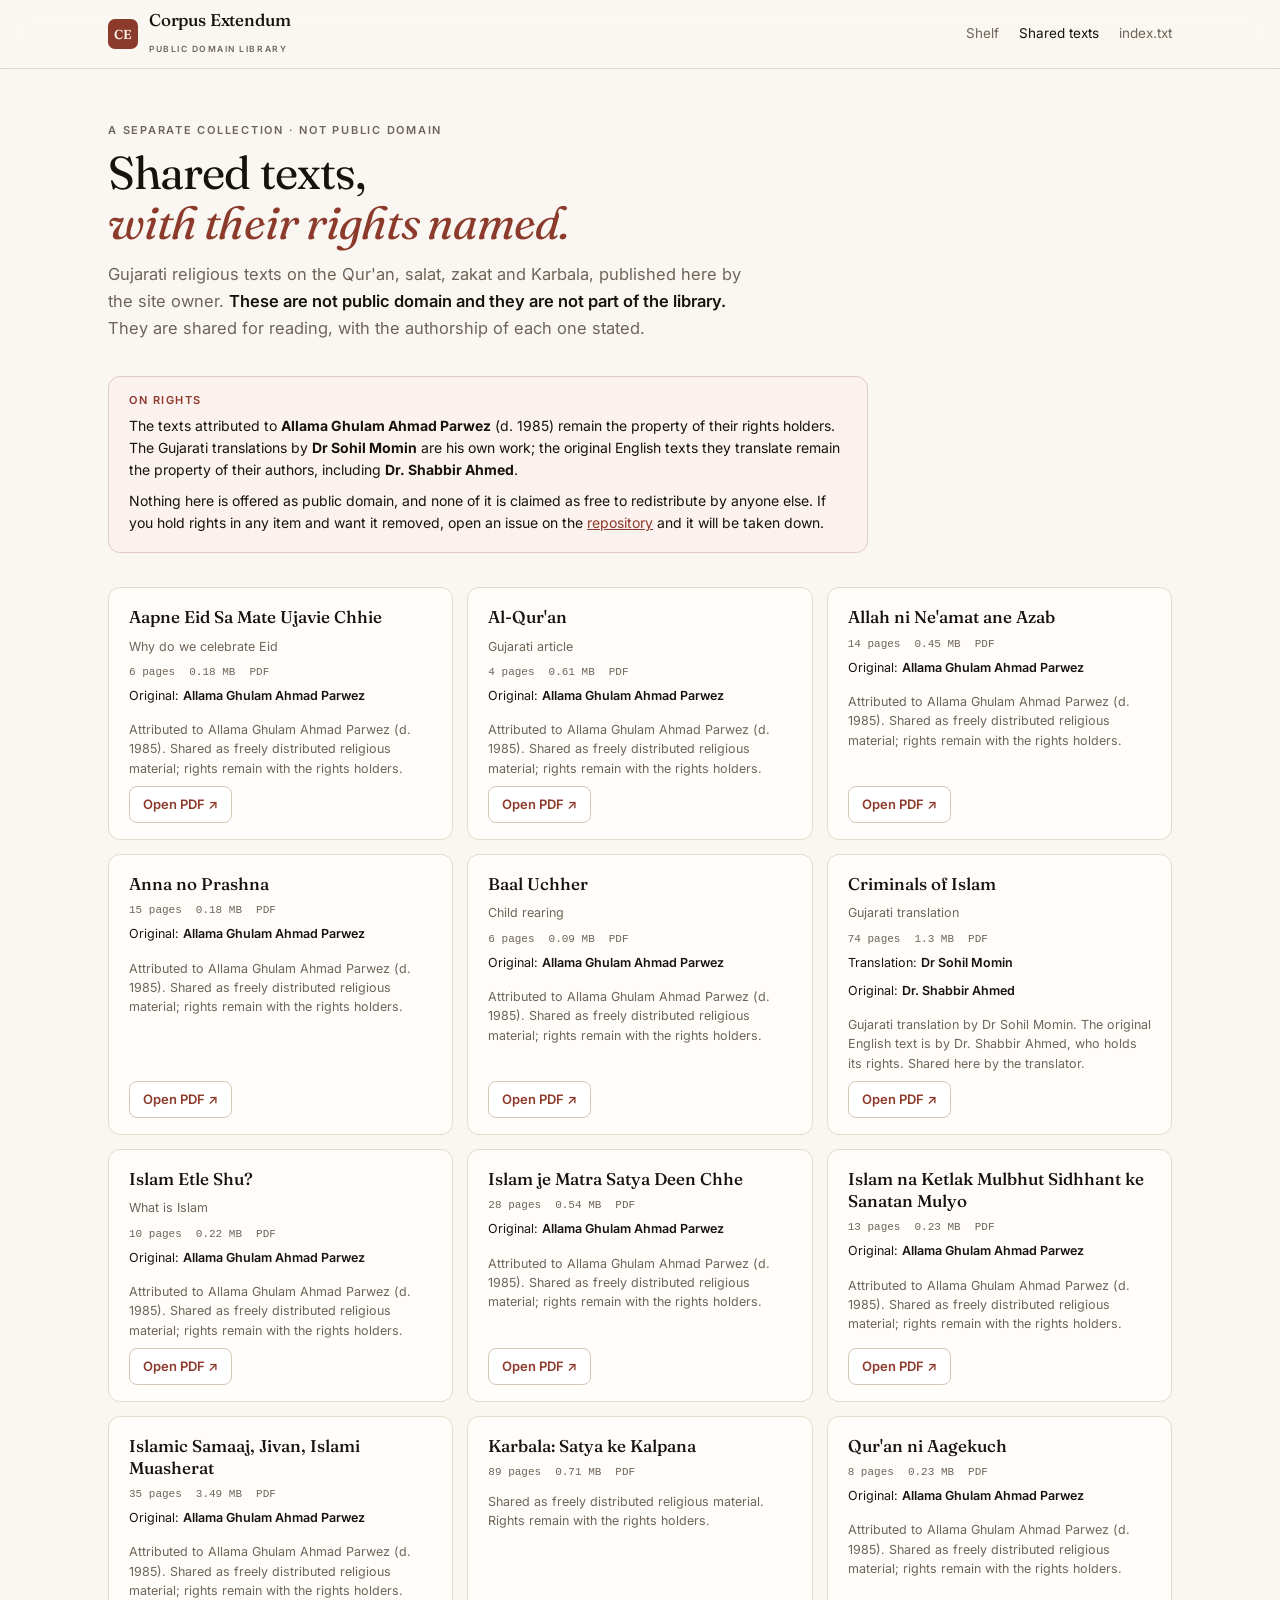
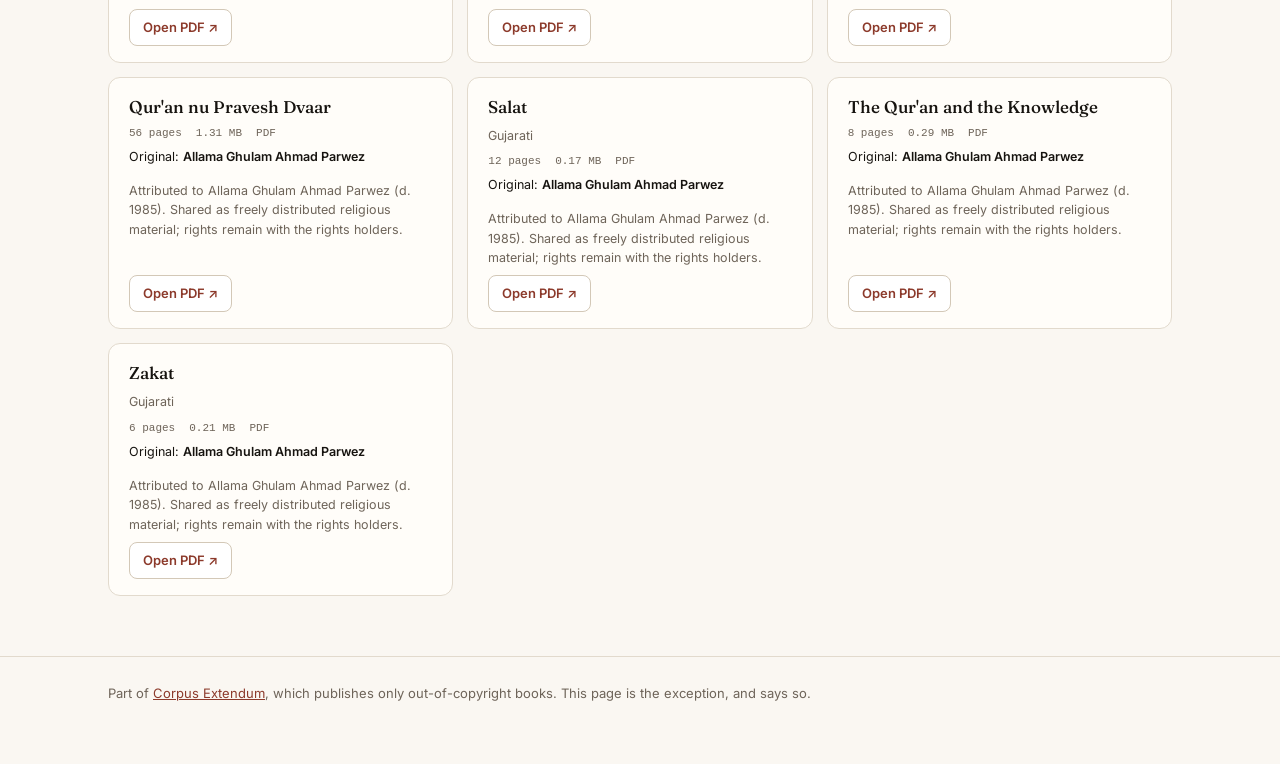
==== shared.html @ 90506036 "shared: sixteen Gujarati religious texts, outside the library A separate page, outside the catalogue" ====
<!DOCTYPE html>
<html lang="en">
<head>
<meta charset="utf-8">
<meta name="viewport" content="width=device-width, initial-scale=1">
<title>Shared texts — Corpus Extendum</title>
<meta name="description" content="A separate collection of Gujarati religious texts shared by the site owner. Not public domain.">
<link rel="preconnect" href="https://fonts.googleapis.com">
<link href="https://fonts.googleapis.com/css2?family=Fraunces:ital,opsz,wght@0,9..144,300..800;1,9..144,300..700&family=Inter:wght@300..700&display=swap" rel="stylesheet">
<style>
:root{
  --paper:#FAF7F2;--ink:#16130F;--muted:#6E6459;--line:#E2DACD;--line-2:#D3C8B7;
  --accent:#8C3A2B;--teal:#1F4E46;--card:#FFFDF9;
  --serif:"Fraunces",Georgia,"Liberation Serif",serif;
  --sans:"Inter",ui-sans-serif,system-ui,-apple-system,sans-serif;
  --mono:ui-monospace,SFMono-Regular,Menlo,monospace;
  --max:1120px;
}
*{box-sizing:border-box}
html{-webkit-text-size-adjust:100%}
body{margin:0;background:var(--paper);color:var(--ink);font:16px/1.62 var(--sans);-webkit-font-smoothing:antialiased}
a{color:inherit}
.wrap{max-width:var(--max);margin:0 auto;padding:0 28px}
header{position:sticky;top:0;z-index:60;background:color-mix(in srgb,var(--paper) 88%,transparent);
  backdrop-filter:saturate(160%) blur(14px);border-bottom:1px solid var(--line)}
.hrow{display:flex;align-items:center;gap:18px;height:68px}
.brand{display:flex;align-items:center;gap:11px;text-decoration:none}
.mark{width:30px;height:30px;border-radius:7px;background:var(--accent);color:#FBF3E9;
  display:grid;place-items:center;font:600 13px/1 var(--serif);letter-spacing:.02em}
.bname{font:500 17px/1 var(--serif);letter-spacing:-.01em}
.bsub{font:600 8.5px/1 var(--sans);letter-spacing:.18em;text-transform:uppercase;color:var(--muted);margin-top:4px}
nav{margin-left:auto;display:flex;gap:20px;font-size:13.5px;color:var(--muted)}
nav a{text-decoration:none}nav a:hover{color:var(--ink)}
nav a.on{color:var(--ink)}
.hero{padding:56px 0 8px}
.eyebrow{font:600 11px/1 var(--sans);letter-spacing:.16em;text-transform:uppercase;color:var(--muted)}
h1{font:400 clamp(30px,5vw,46px)/1.08 var(--serif);letter-spacing:-.02em;margin:12px 0 14px}
h1 em{font-style:italic;color:var(--accent)}
.lede{font-size:16.5px;color:var(--muted);max-width:64ch;margin:0 0 26px}
.lede b{color:var(--ink);font-weight:600}
.notice{border:1px solid #E3C9C3;background:#FBF1EE;border-radius:12px;padding:18px 20px;margin:0 0 34px;max-width:76ch}
.notice h2{font:600 11px/1 var(--sans);letter-spacing:.14em;text-transform:uppercase;color:var(--accent);margin:0 0 9px}
.notice p{margin:0 0 8px;font-size:14px;line-height:1.6}
.notice p:last-child{margin:0}
.notice a{color:var(--accent);text-decoration:underline}
.grid{display:grid;grid-template-columns:repeat(auto-fill,minmax(300px,1fr));gap:14px;padding-bottom:60px}
.item{background:var(--card);border:1px solid var(--line);border-radius:12px;padding:18px 20px 16px;
  display:flex;flex-direction:column;gap:8px}
.item h3{font:500 17px/1.3 var(--serif);margin:0}
.item .sub{font-size:12.5px;color:var(--muted)}
.item .meta{display:flex;gap:14px;font:11px/1 var(--mono);color:var(--muted);margin-top:2px}
.item p{margin:6px 0 0;font-size:12.5px;line-height:1.55;color:var(--muted)}
.item .who{font-size:12.5px;color:var(--ink)}
.item .who b{font-weight:600}
.item a.open{margin-top:auto;align-self:flex-start;display:inline-flex;align-items:center;gap:7px;
  text-decoration:none;font-size:13px;font-weight:600;color:var(--accent);border:1px solid var(--line-2);
  border-radius:8px;padding:7px 13px;background:#fff}
.item a.open:hover{border-color:var(--accent)}
footer{border-top:1px solid var(--line);padding:26px 0 60px;color:var(--muted);font-size:13px}
footer a{color:var(--accent)}
@media(max-width:640px){
  .wrap{padding:0 18px}
  nav{gap:14px;font-size:12.5px}
  .hero{padding:34px 0 4px}
}
</style>
</head>
<body>
<header><div class="wrap hrow">
  <a class="brand" href="./"><span class="mark">CE</span>
    <span><span class="bname">Corpus Extendum</span><br><span class="bsub">Public domain library</span></span></a>
  <nav>
    <a href="./">Shelf</a>
    <a href="shared.html" class="on">Shared texts</a>
    <a href="index.txt">index.txt</a>
  </nav>
</div></header>

<main class="wrap">
  <div class="hero">
    <div class="eyebrow">A separate collection · not public domain</div>
    <h1>Shared texts,<br><em>with their rights named.</em></h1>
    <p class="lede">Gujarati religious texts on the Qur'an, salat, zakat and Karbala, published here by the site
      owner. <b>These are not public domain and they are not part of the library.</b> They are shared for reading,
      with the authorship of each one stated.</p>
  </div>

  <div class="notice">
    <h2>On rights</h2>
    <p>The texts attributed to <b>Allama Ghulam Ahmad Parwez</b> (d. 1985) remain the property of their rights
      holders. The Gujarati translations by <b>Dr Sohil Momin</b> are his own work; the original English texts they
      translate remain the property of their authors, including <b>Dr. Shabbir Ahmed</b>.</p>
    <p>Nothing here is offered as public domain, and none of it is claimed as free to redistribute by anyone else.
      If you hold rights in any item and want it removed, open an issue on the
      <a href="https://github.com/drsamonline/corpus-extendum/issues">repository</a> and it will be taken down.</p>
  </div>

  <div class="grid" id="grid"></div>
</main>

<footer><div class="wrap">
  Part of <a href="./">Corpus Extendum</a>, which publishes only out-of-copyright books. This page is the
  exception, and says so.
</div></footer>

<script>
fetch('data/shared.json', { cache: 'no-store' })
  .then(r => r.json())
  .then(items => {
    document.getElementById('grid').innerHTML = items.map(b => `
      <div class="item">
        <h3>${esc(b.title)}</h3>
        ${b.sub ? `<div class="sub">${esc(b.sub)}</div>` : ''}
        <div class="meta"><span>${b.pages} pages</span><span>${b.mb} MB</span><span>PDF</span></div>
        ${b.translator ? `<div class="who">Translation: <b>${esc(b.translator)}</b></div>` : ''}
        ${b.original ? `<div class="who">Original: <b>${esc(b.original)}</b></div>` : ''}
        <p>${esc(b.note)}</p>
        <a class="open" href="${b.file}" target="_blank" rel="noopener">Open PDF ↗</a>
      </div>`).join('');
  })
  .catch(() => {
    document.getElementById('grid').innerHTML =
      '<p style="color:#8C3A2B">The list could not be loaded.</p>';
  });
function esc(s) { return String(s).replace(/&/g,'&amp;').replace(/</g,'&lt;').replace(/>/g,'&gt;'); }
</script>
</body>
</html>
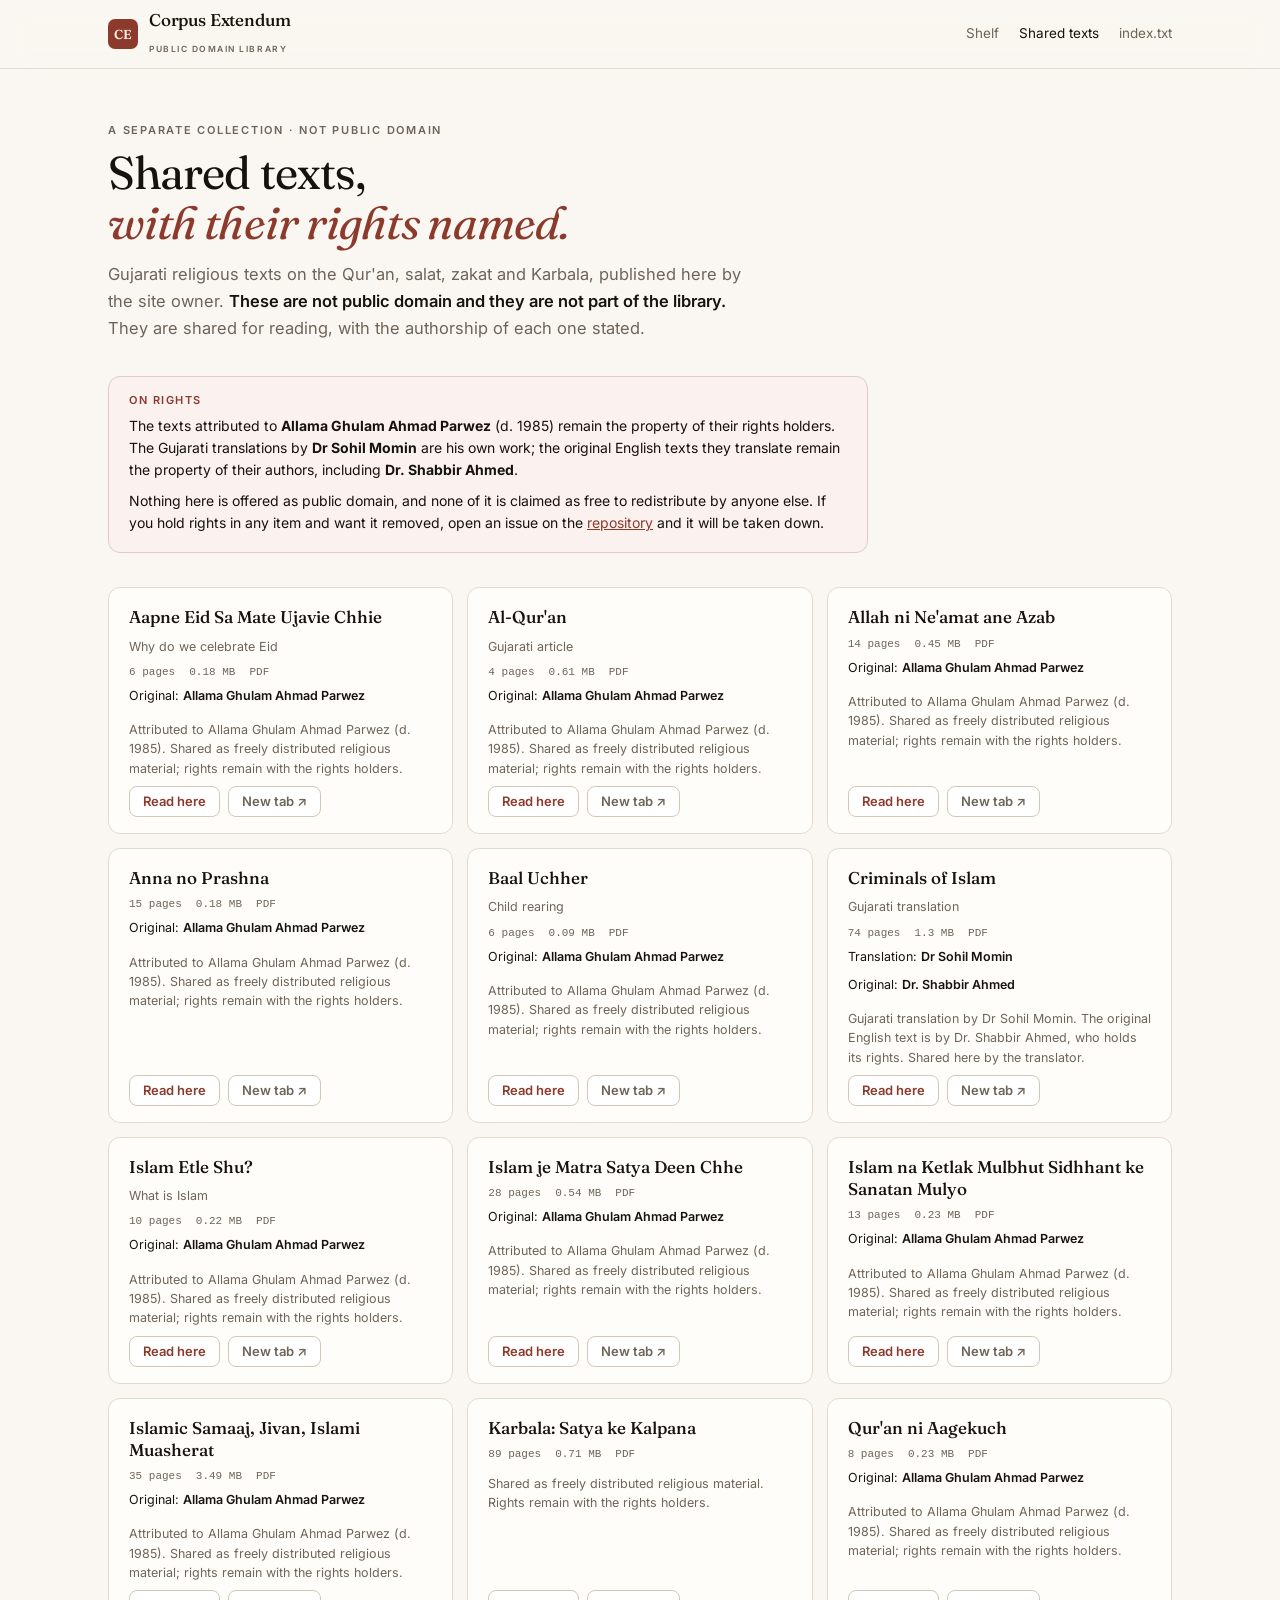
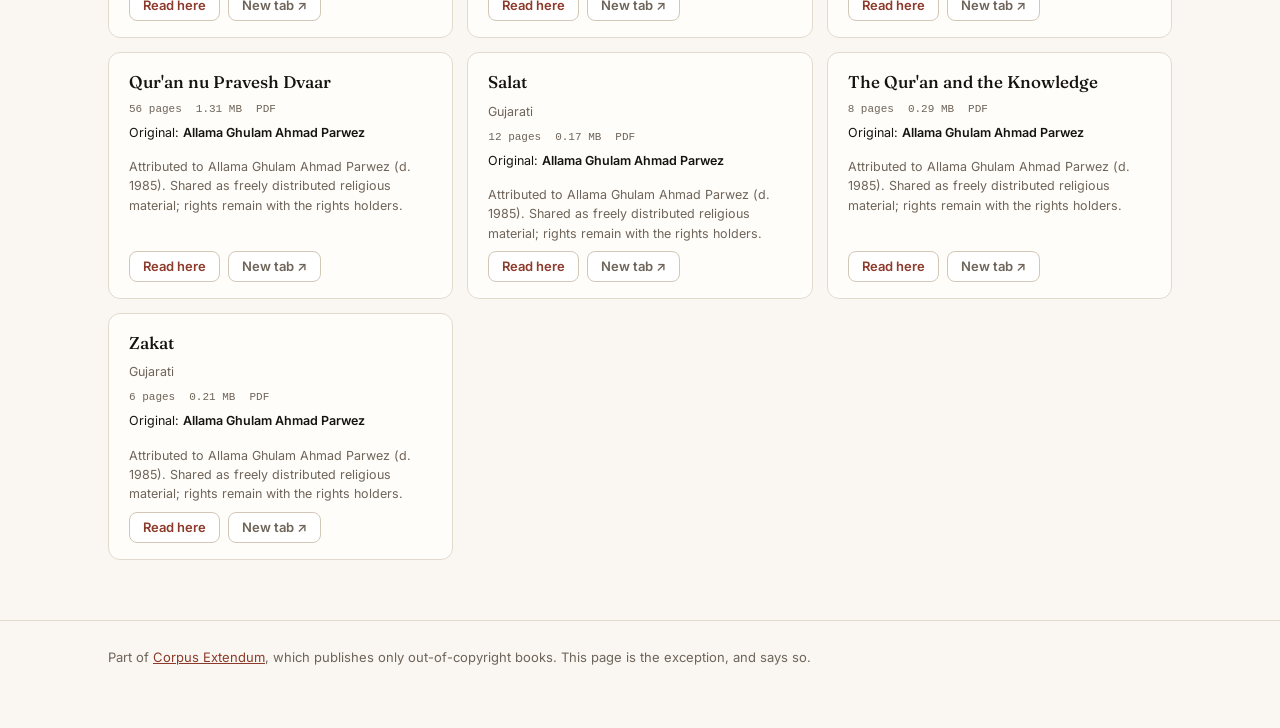
==== commit ff9bdd8f: "shared: read in the page, PDF only The collection opened in a new tab while every book in the librar" ====
--- a/shared.html
+++ b/shared.html
@@ -52,12 +52,28 @@
 .item p{margin:6px 0 0;font-size:12.5px;line-height:1.55;color:var(--muted)}
 .item .who{font-size:12.5px;color:var(--ink)}
 .item .who b{font-weight:600}
-.item a.open{margin-top:auto;align-self:flex-start;display:inline-flex;align-items:center;gap:7px;
-  text-decoration:none;font-size:13px;font-weight:600;color:var(--accent);border:1px solid var(--line-2);
-  border-radius:8px;padding:7px 13px;background:#fff}
-.item a.open:hover{border-color:var(--accent)}
+.acts{margin-top:auto;display:flex;gap:8px;flex-wrap:wrap}
+.item .open{display:inline-flex;align-items:center;gap:7px;cursor:pointer;
+  font:600 13px/1 var(--sans);color:var(--accent);border:1px solid var(--line-2);
+  border-radius:8px;padding:8px 13px;background:#fff;text-decoration:none}
+.item .open:hover{border-color:var(--accent)}
+.item .open.ghost{color:var(--muted)}
+.item .open.ghost:hover{color:var(--ink)}
 footer{border-top:1px solid var(--line);padding:26px 0 60px;color:var(--muted);font-size:13px}
 footer a{color:var(--accent)}
+/* in-page reader */
+.viewer{position:fixed;inset:0;z-index:200;background:#100D0B;display:grid;grid-template-rows:52px 1fr}
+.viewer[hidden]{display:none}
+.vbar{display:flex;align-items:center;gap:10px;padding:0 14px;border-bottom:1px solid #2A2520}
+.vt{font:500 14px/1 var(--serif);color:#F2EADC;flex:1;min-width:0;overflow:hidden;
+  text-overflow:ellipsis;white-space:nowrap}
+.vdl,.vclose{font:600 11.5px/1 var(--sans);color:#C9C0B2;text-decoration:none;border:1px solid #332C26;
+  border-radius:7px;padding:7px 11px;background:#191512}
+.vdl:hover,.vclose:hover{color:#F8F0E2;border-color:#4A4038}
+.vclose{cursor:pointer;padding:7px 10px}
+#vFrame{width:100%;height:100%;border:0;background:#FBF8F1}
+body.viewing{overflow:hidden}
+
 @media(max-width:640px){
   .wrap{padding:0 18px}
   nav{gap:14px;font-size:12.5px}
@@ -98,6 +114,16 @@
   <div class="grid" id="grid"></div>
 </main>
 
+<div class="viewer" id="viewer" hidden>
+  <div class="vbar">
+    <span class="vt" id="vTitle"></span>
+    <a class="vdl" id="vDownload" href="#" download>Download</a>
+    <a class="vdl" id="vTab" href="#" target="_blank" rel="noopener">New tab ↗</a>
+    <button class="vclose" id="vClose" aria-label="Close">✕</button>
+  </div>
+  <iframe id="vFrame" title="Document"></iframe>
+</div>
+
 <footer><div class="wrap">
   Part of <a href="./">Corpus Extendum</a>, which publishes only out-of-copyright books. This page is the
   exception, and says so.
@@ -115,13 +141,39 @@
         ${b.translator ? `<div class="who">Translation: <b>${esc(b.translator)}</b></div>` : ''}
         ${b.original ? `<div class="who">Original: <b>${esc(b.original)}</b></div>` : ''}
         <p>${esc(b.note)}</p>
-        <a class="open" href="${b.file}" target="_blank" rel="noopener">Open PDF ↗</a>
+        <div class="acts">
+          <button class="open" data-read="${b.file}" data-title="${esc(b.title)}">Read here</button>
+          <a class="open ghost" href="${b.file}" target="_blank" rel="noopener">New tab ↗</a>
+        </div>
       </div>`).join('');
   })
   .catch(() => {
     document.getElementById('grid').innerHTML =
       '<p style="color:#8C3A2B">The list could not be loaded.</p>';
   });
+/* Reading happens on the page, as it does for every book in the library. The
+ * PDFs are same-origin, so an iframe renders them without a viewer plugin. */
+function openViewer(file, title) {
+  const v = document.getElementById('viewer');
+  document.getElementById('vTitle').textContent = title;
+  document.getElementById('vFrame').src = file + '#view=FitH';
+  document.getElementById('vDownload').href = file;
+  document.getElementById('vTab').href = file;
+  v.hidden = false;
+  document.body.classList.add('viewing');
+}
+function closeViewer() {
+  document.getElementById('viewer').hidden = true;
+  document.getElementById('vFrame').src = '';
+  document.body.classList.remove('viewing');
+}
+document.addEventListener('click', (e) => {
+  const btn = e.target.closest('[data-read]');
+  if (btn) { openViewer(btn.dataset.read, btn.dataset.title); return; }
+  if (e.target.id === 'vClose' || e.target.id === 'viewer') closeViewer();
+});
+document.addEventListener('keydown', (e) => { if (e.key === 'Escape') closeViewer(); });
+
 function esc(s) { return String(s).replace(/&/g,'&amp;').replace(/</g,'&lt;').replace(/>/g,'&gt;'); }
 </script>
 </body>
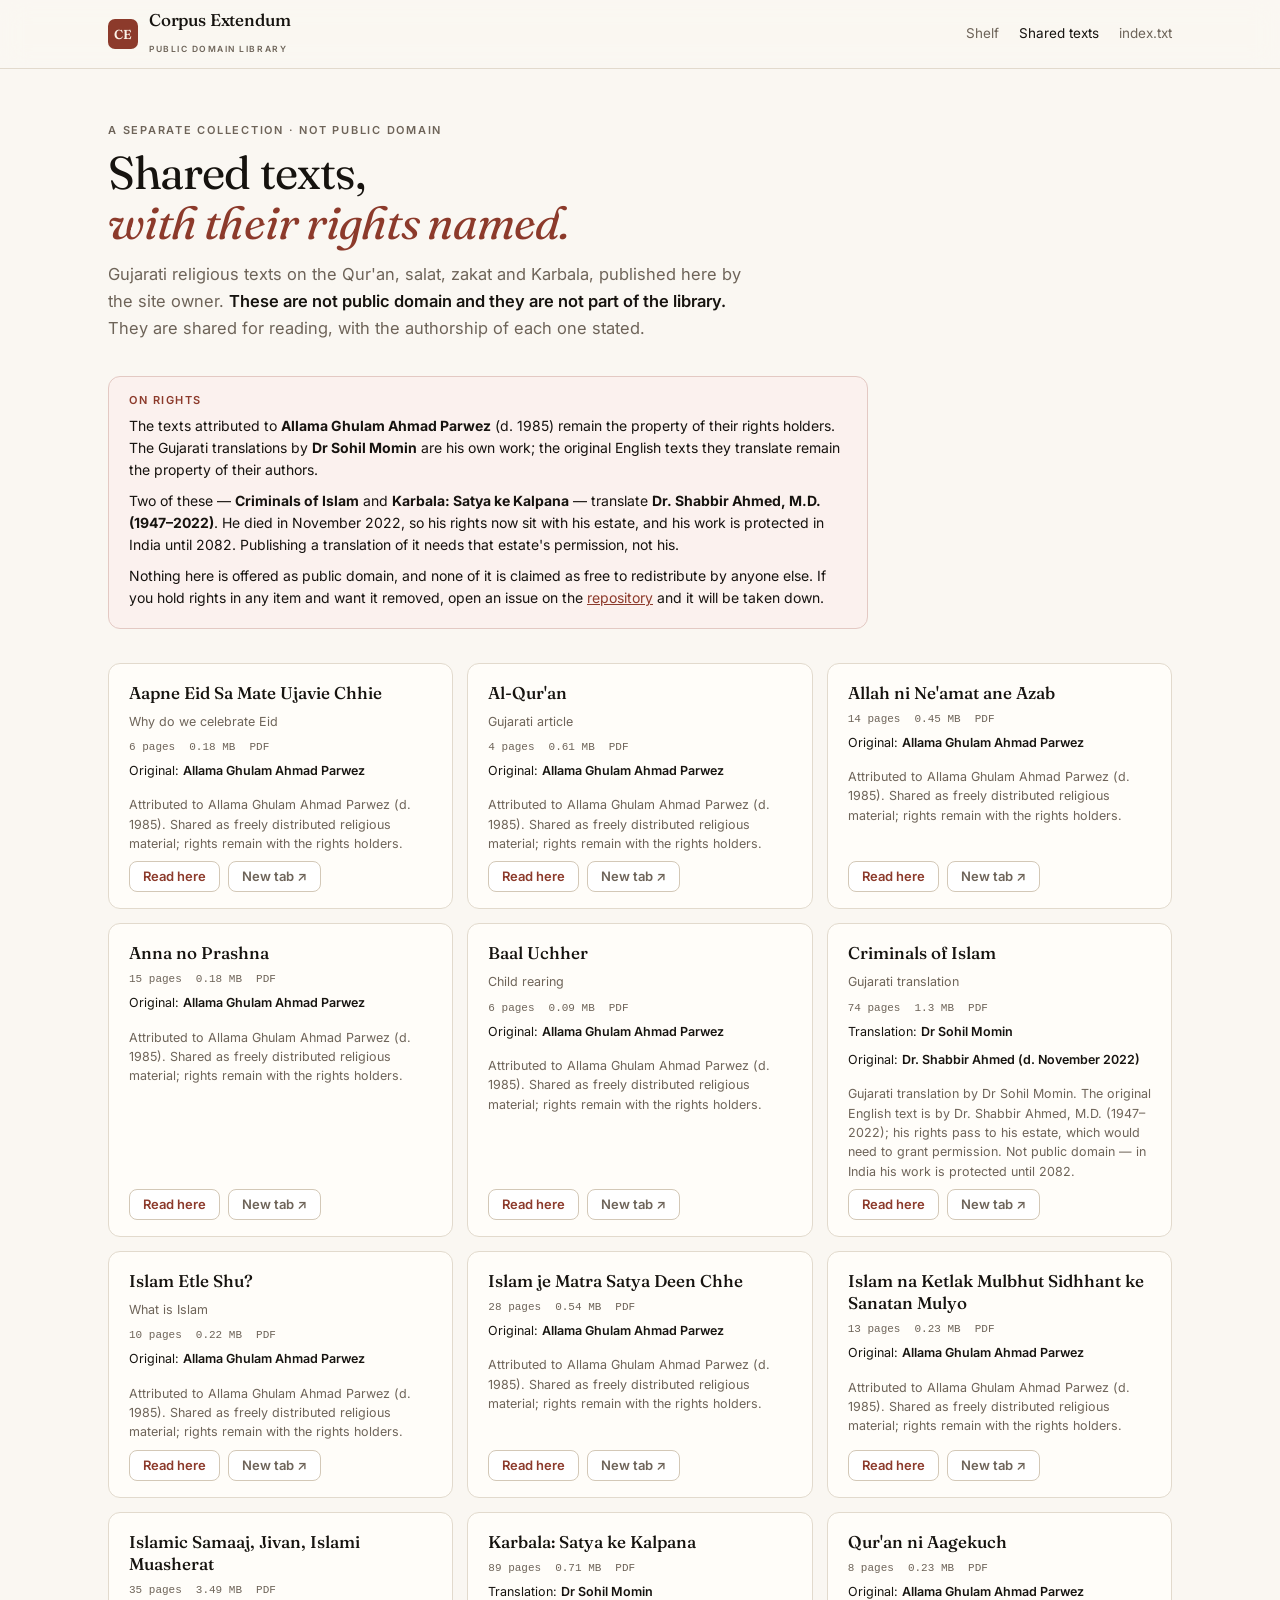
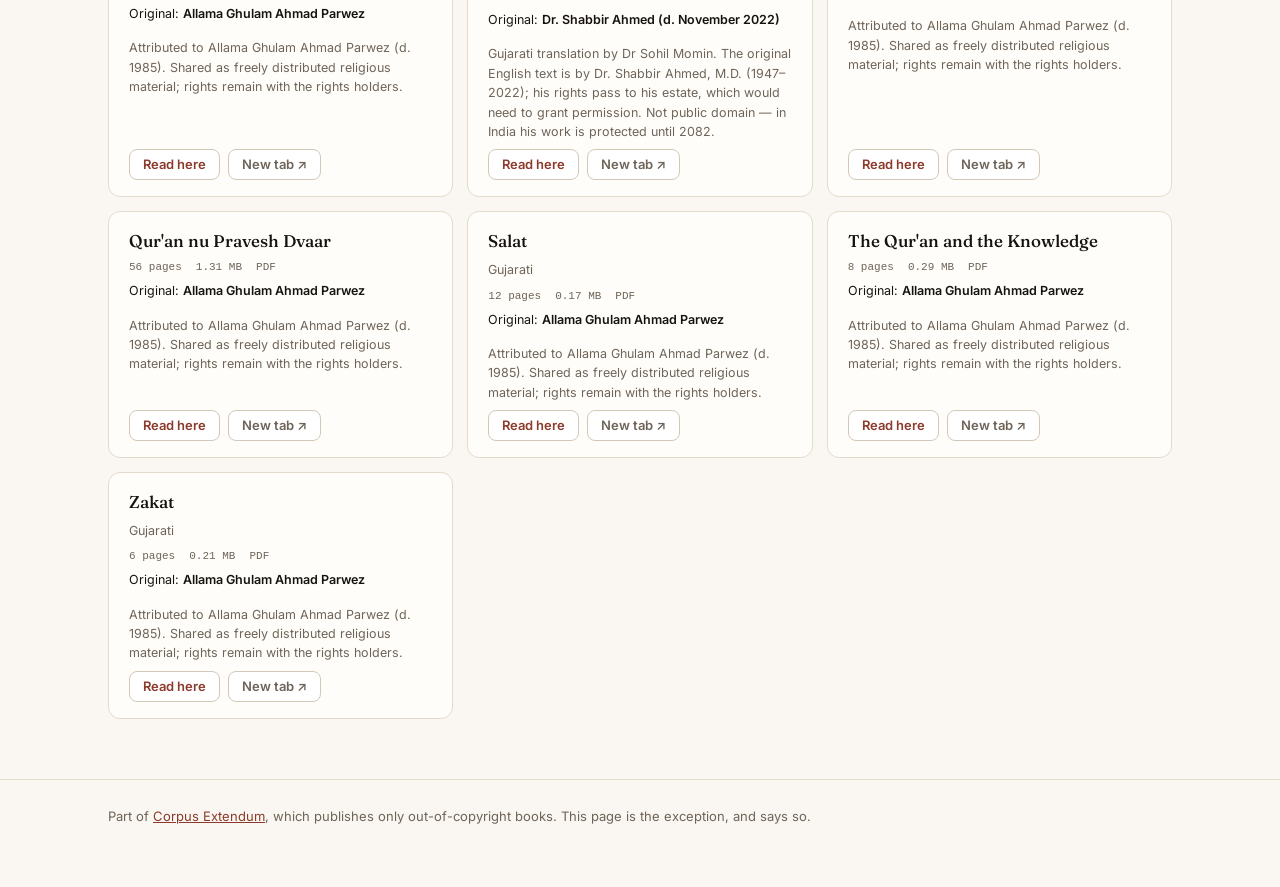
==== commit df538003: "shared: both Shabbir Ahmed translations identified; his death recorded Karbala was recorded with no " ====
--- a/shared.html
+++ b/shared.html
@@ -105,7 +105,11 @@
     <h2>On rights</h2>
     <p>The texts attributed to <b>Allama Ghulam Ahmad Parwez</b> (d. 1985) remain the property of their rights
       holders. The Gujarati translations by <b>Dr Sohil Momin</b> are his own work; the original English texts they
-      translate remain the property of their authors, including <b>Dr. Shabbir Ahmed</b>.</p>
+      translate remain the property of their authors.</p>
+    <p>Two of these — <b>Criminals of Islam</b> and <b>Karbala: Satya ke Kalpana</b> — translate
+      <b>Dr. Shabbir Ahmed, M.D. (1947–2022)</b>. He died in November 2022, so his rights now sit with his
+      estate, and his work is protected in India until 2082. Publishing a translation of it needs that
+      estate's permission, not his.</p>
     <p>Nothing here is offered as public domain, and none of it is claimed as free to redistribute by anyone else.
       If you hold rights in any item and want it removed, open an issue on the
       <a href="https://github.com/drsamonline/corpus-extendum/issues">repository</a> and it will be taken down.</p>
